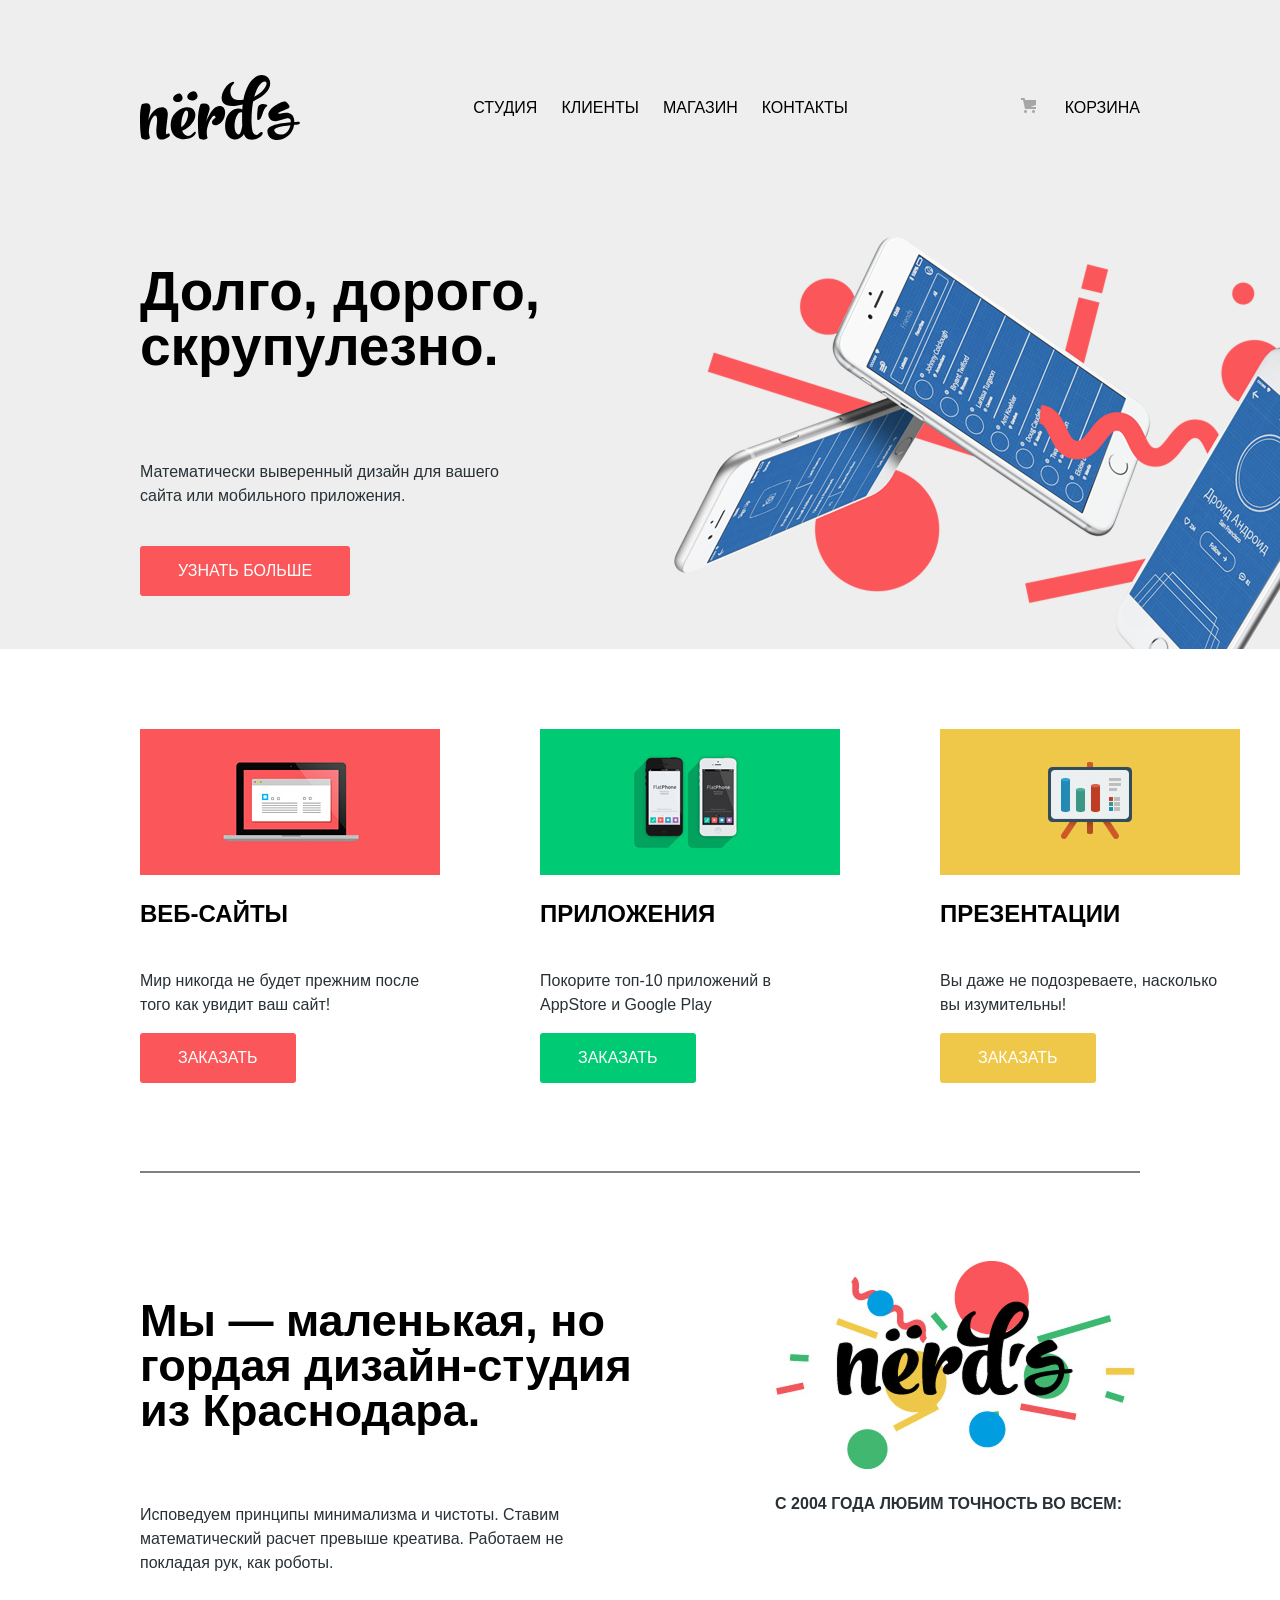
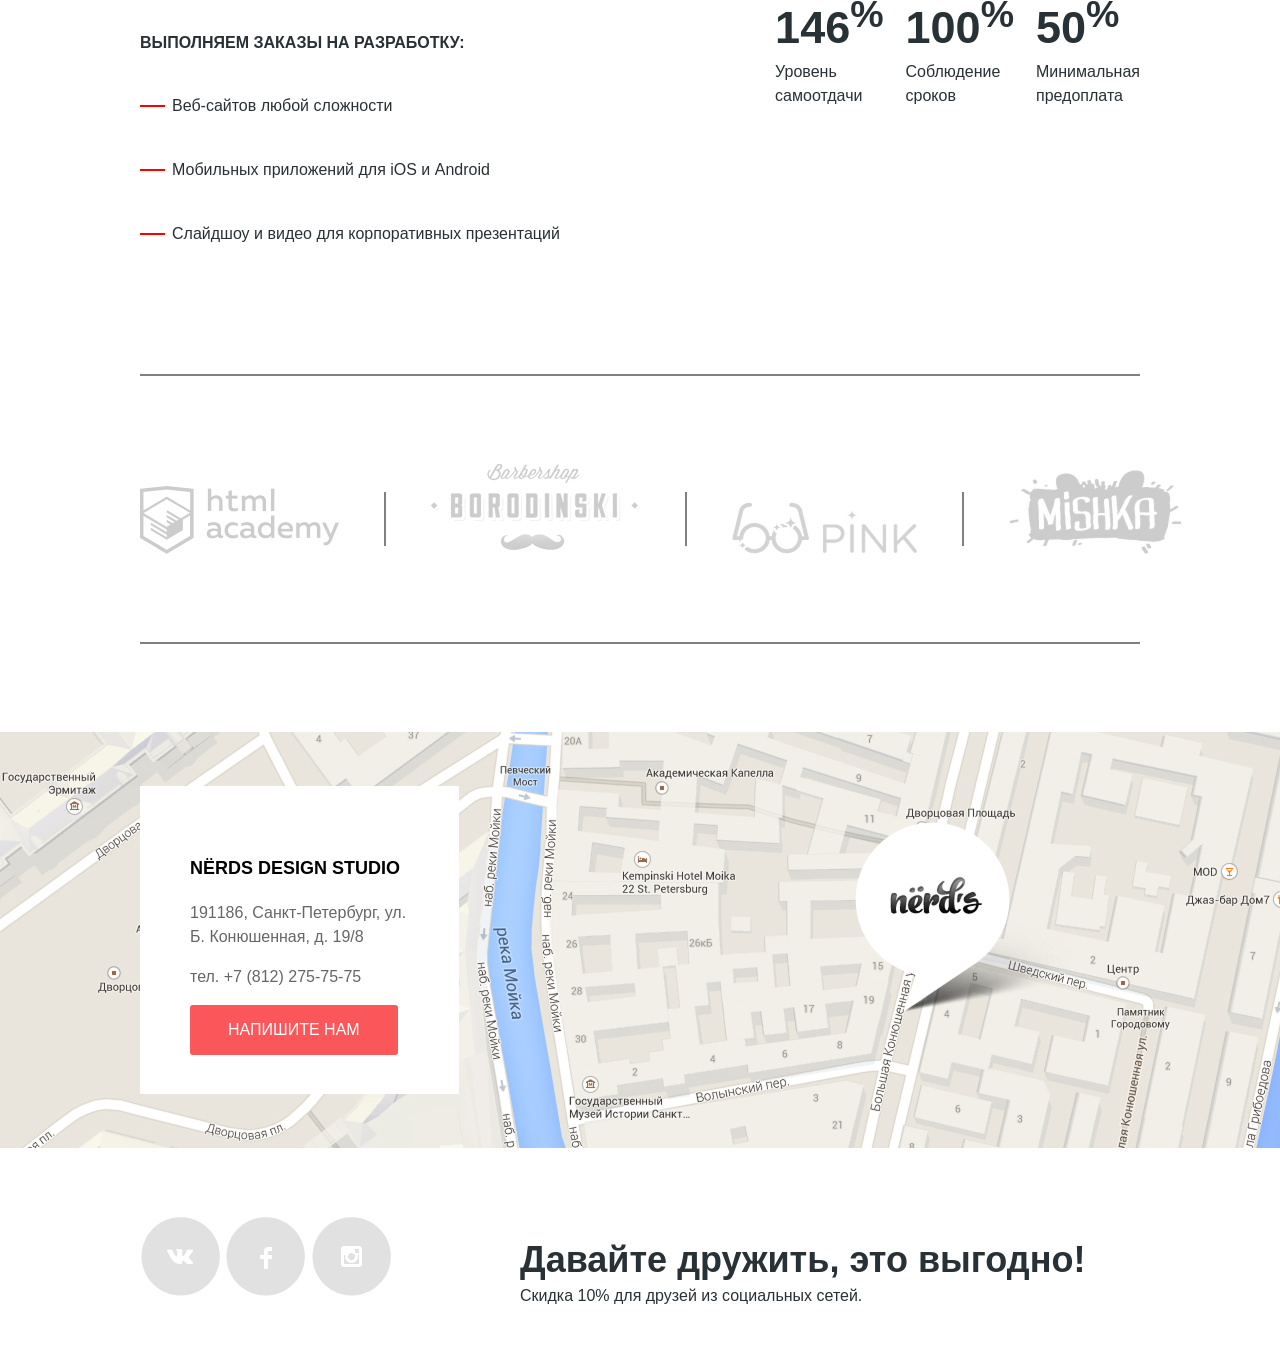
==== index.html @ 4c7ba471 "first commit" ====
<!DOCTYPE html>
<html>
  
  <head>
  <meta charset="UTF-8">
  <link rel="stylesheet" href="reset.css">
  <link rel="stylesheet" type="text/css" href="styles.css">
  <link rel="stylesheet" type="text/css" href="header.css">
  <link rel="stylesheet" type="text/css" href="main.css">
  <link rel="stylesheet" type="text/css" href="content.css">
  <link rel="stylesheet" type="text/css" href="footer.css">
  <title>less1</title>
  </head>
  <body>
    <header>
      <a href="/" class="logo"><img src="icon/nerds-logo.svg" alt="логотип"></a>
      <nav>
        <ul class="menu">
          <li><a href="#">Студия</a></li>
          <li><a href="#">Клиенты</a></li>
          <li><a href="#">Магазин</a></li>
          <li><a href="#">Контакты</a></li>
        </ul>
      </nav>
      <a href="#">
        <img src="icon/cart-icon.svg" alt="" class="cart-icon">
        <span>Корзина</span>
      </a>
      

    </header>
    <main>
      <article>
        <h1>Долго, дорого, скрупулезно.</h1>
        <p>Математически выверенный дизайн для вашего сайта или мобильного приложения.</p>
        <button class="button-all">Узнать больше</button>
      </article>
      <img src="images/nerds-index-slide1.png" alt="изображение первого слайда">
    </main>
    <section class="content">
      <section class="product">
        <article class="product-card">
          <img src="images/illustration-1 1.jpg" alt="заказ веб-сайтов">
          <h3>Веб-сайты</h3>
          <p>Мир никогда не будет прежним после того как увидит ваш сайт!</p>
          <button class="button-all">Заказать</button>
        </article>
        <article class="product-card">
          <img src="images/illustration-2 1.svg" alt="заказ приложения">
          <h3>Приложения</h3>
          <p>Покорите топ-10 приложений в AppStore и Google Play</p>
          <button class="button-all button-green">Заказать</button>
        </article>
        <article class="product-card">
          <img src="images/illustration-3 1.png" alt="заказ Презентации">
          <h3>Презентации</h3>
          <p>Вы даже не подозреваете, насколько вы изумительны!</p>
          <button class="button-all button-yellow">Заказать</button>
        </article>
      </section>
      <div><hr noshade></div>
      <section class="about">
        <article class="about-text">
          <h2>Мы — маленькая, но гордая дизайн-студия из Краснодара.</h2>
          <p>Исповедуем принципы минимализма и чистоты. Ставим математический расчет превыше креатива. Работаем не покладая рук, как роботы.</p>
          <p class="text-bold">Выполняем заказы на разработку:</p>
          <ul>
            <li>Веб-сайтов любой сложности</li>
            <li>Мобильных приложений для iOS и Android</li>
            <li>Слайдшоу и видео для корпоративных презентаций</li>
          </ul>
        </article>
        <article class="about-rating">
          <img src="images/nerds-illustration 1.png" alt="рейтинг компании">
          <p class="text-bold">с 2004 года Любим точность во всем:</p>
          <article class="about-rating-numbers">
            <p><span>146<sup>%</sup></span><br>Уровень самоотдачи</p>
            <p><span>100<sup>%</sup></span><br>Соблюдение сроков</p>
            <p><span>50<sup>%</sup></span><br>Минимальная предоплата</p>
          </article>
        </article>
      </section>
      <div><hr noshade></div>
      <div class="section-logo-bottom">
        <img src="images/Group 5.png" alt="логотип html академии">
        <div><hr noshade></div>
        <img src="images/logo-2 1.svg" alt="логотип барбершопа">
        <div><hr noshade></div>
        <img src="images/logo-3 1.png" alt="логотип глазной клиники">
        <div><hr noshade></div>
        <img src="images/logo-4 1.png" alt="логотип детского магазина">
      </div>
      <div><hr noshade></div>
    </section>
    <footer>
      <section class="footer-top">
        <article class="footer-top-text">
          <p>NЁRDS DESIGN STUDIO</p>
          <p>191186, Санкт-Петербург, ул. Б. Конюшенная, д. 19/8 </p>
          <p>тел. +7 (812) 275-75-75</p>
          <button class="button-all">Напишите нам</button>
        </article>
        <img src="images/map-marker 1.png" alt="геолокация">
      </section>
      <article class="footer-bottom">
        <div class="social-icon">
          <img src="icon/vkontakte.png" alt="">
          <img src="icon/facebook.png" alt="">
          <img src="icon/insta.png" alt="">
        </div>
        <div class="footer-bottom-text">
          <p>Давайте дружить, это выгодно!</p>
          <p>Скидка 10% для друзей из социальных сетей.</p>
        </div>
      </article>
    </footer>

  </body>
</html>
---- styles.css ----
body {
    max-width: 1920px;
    margin: 0 auto;
    background: #fff;
    font-size: 16px;
    font-family: Roboto, sans-serif;
    color: #283136;
    line-height: 24px;
}
a {
    text-decoration: none;
}
h1, h2, h3 {
    color:#000000;
    letter-spacing: 0px;
}
h1 {
    font-size: 55px;
    line-height: 55px;
}
h2 { 
    font-size: 45px;
    line-height: 45px;
}
h3 { 
    font-size: 24px;
    line-height: 30px;
    text-transform: uppercase;
}
.text-bold {
    text-transform: uppercase;
    font-weight: bold;
}
.button-all {
    background: #FB565A;
    color: #FFFFFF;
    border-radius: 3px;
    border-style: none;
    font-size: 16px;
    text-transform: uppercase;
    line-height: 18px;
    padding: 16px 38px 16px 38px;

}
.button-green {
    background: #00CA74;
}
.button-yellow {
    background: #EFC849;
}
hr {
    color: #EEEEEE;
    size: 2px;
}
---- header.css ----
header {
  display: flex;
  align-items: center; 
  justify-content: space-between;
  padding: 75px 140px 0 140px;
  background: #EEEEEE;
}
.logo {
    width: 160px;
    height: 65px;
}
.menu {
  display: flex;
  gap: 24px;
  list-style: none;
  padding: 0;
  margin: 0;
}
header a {
    color: #000;
    text-transform: uppercase;
    font-size: 16px;
    line-height: 30px;
    letter-spacing: 0;
}
.cart-icon {
    padding-right: 24px;
    width: 15px;
    height: 15px;
}
---- main.css ----
main {
    display: flex;
    padding: 78px 140px 0 140px;
    background: #EEEEEE;
}
main img {
    width: 760px;
    height: 431px;
}
main article {
    display: flex;
    flex-direction: column;
    justify-content: flex-start;
    align-items: flex-start;
    gap: 25px;
}
main h1 {
    width: 500px;
}
main p {
    width: 400px;
    margin-bottom: 13px;
}
---- content.css ----
.content {
    background: #FFFFFF;
    display: flex;
    flex-direction: column;
    padding: 80px 140px 80px 140px;
    gap: 80px;
}
.product {
     display: flex;
     justify-content: space-between;
     gap: 100px;
}
.product-card {
    display: flex;
    flex-direction: column;
    justify-content: flex-start;
    align-items: flex-start;
    max-width: 300px;
}
.about {
    display: flex;
    justify-content: space-between;
    gap: 140px;
}
.about-text {
    flex: 2;
}
.about-rating {
    flex: 1;
}

.about-text p:first-of-type {
    padding-top: 32px;
    padding-bottom: 40px;
}
.about-text ul {
    list-style: none;
    padding: 0;
    margin: 0;
    padding-top: 23px;
}
.about-text li {
    display: flex;
    align-items: center;
    gap: 7px;
    margin-bottom: 40px;
}

.about-text li::before {
    content: "";
    width: 25px;
    height: 2px;
    background: red;
    display: inline-block;
    flex-shrink: 0;
}
.about-rating-numbers {
    display: flex;
    justify-content: space-between;
    padding-top: 34px;
    gap: 22px;
}
.about-rating-numbers span {
    font-size: 45px;
    font-weight: 700;
    line-height: 64px;
}
.section-logo-bottom {
    display: flex;
    justify-content: space-between;
    align-items: baseline;
    gap: 45px;
}
.section-logo-bottom hr {
    size: 2px;
    color: #EEEEEE;
    height: 52px;
}
.section-logo-bottom img {
    max-width: 209px;
    
}
---- footer.css ----
.footer-top {
    position: relative;
    width: 100%;
    height: 416px;
    background-image: url('images/map\ 1.png');
    background-size:cover;
    overflow: hidden;
}
.footer-top img {
    position: absolute;
    padding-left: 855px;
    padding-top: 90px;
}
.footer-top-text {
    position: absolute;
    width: 319px;
    height: 308px;
    background: white;
    left: 140px;
    top: 54px;
    padding: 49px 50px;
    box-sizing: border-box;
}
.footer-top-text p{
    color: #666666;
}
.footer-top-text p:first-of-type {
    font-size: 18px;
    font-weight: 700;
    line-height: 30px;
    text-transform: Uppercase;
    color: black;
}
.footer-bottom {
    display: flex;
    height: 217px;
    padding-left: 140px;
    padding-top: 68px;
    box-sizing: border-box;
}
.social-icon {
    flex: 1;
}
.footer-bottom-text {
    flex: 2;
}
.footer-bottom-text p:first-child {
    font-size: 36px;
    font-weight: 700;
    line-height: 16px;
    margin-bottom: 0;
}
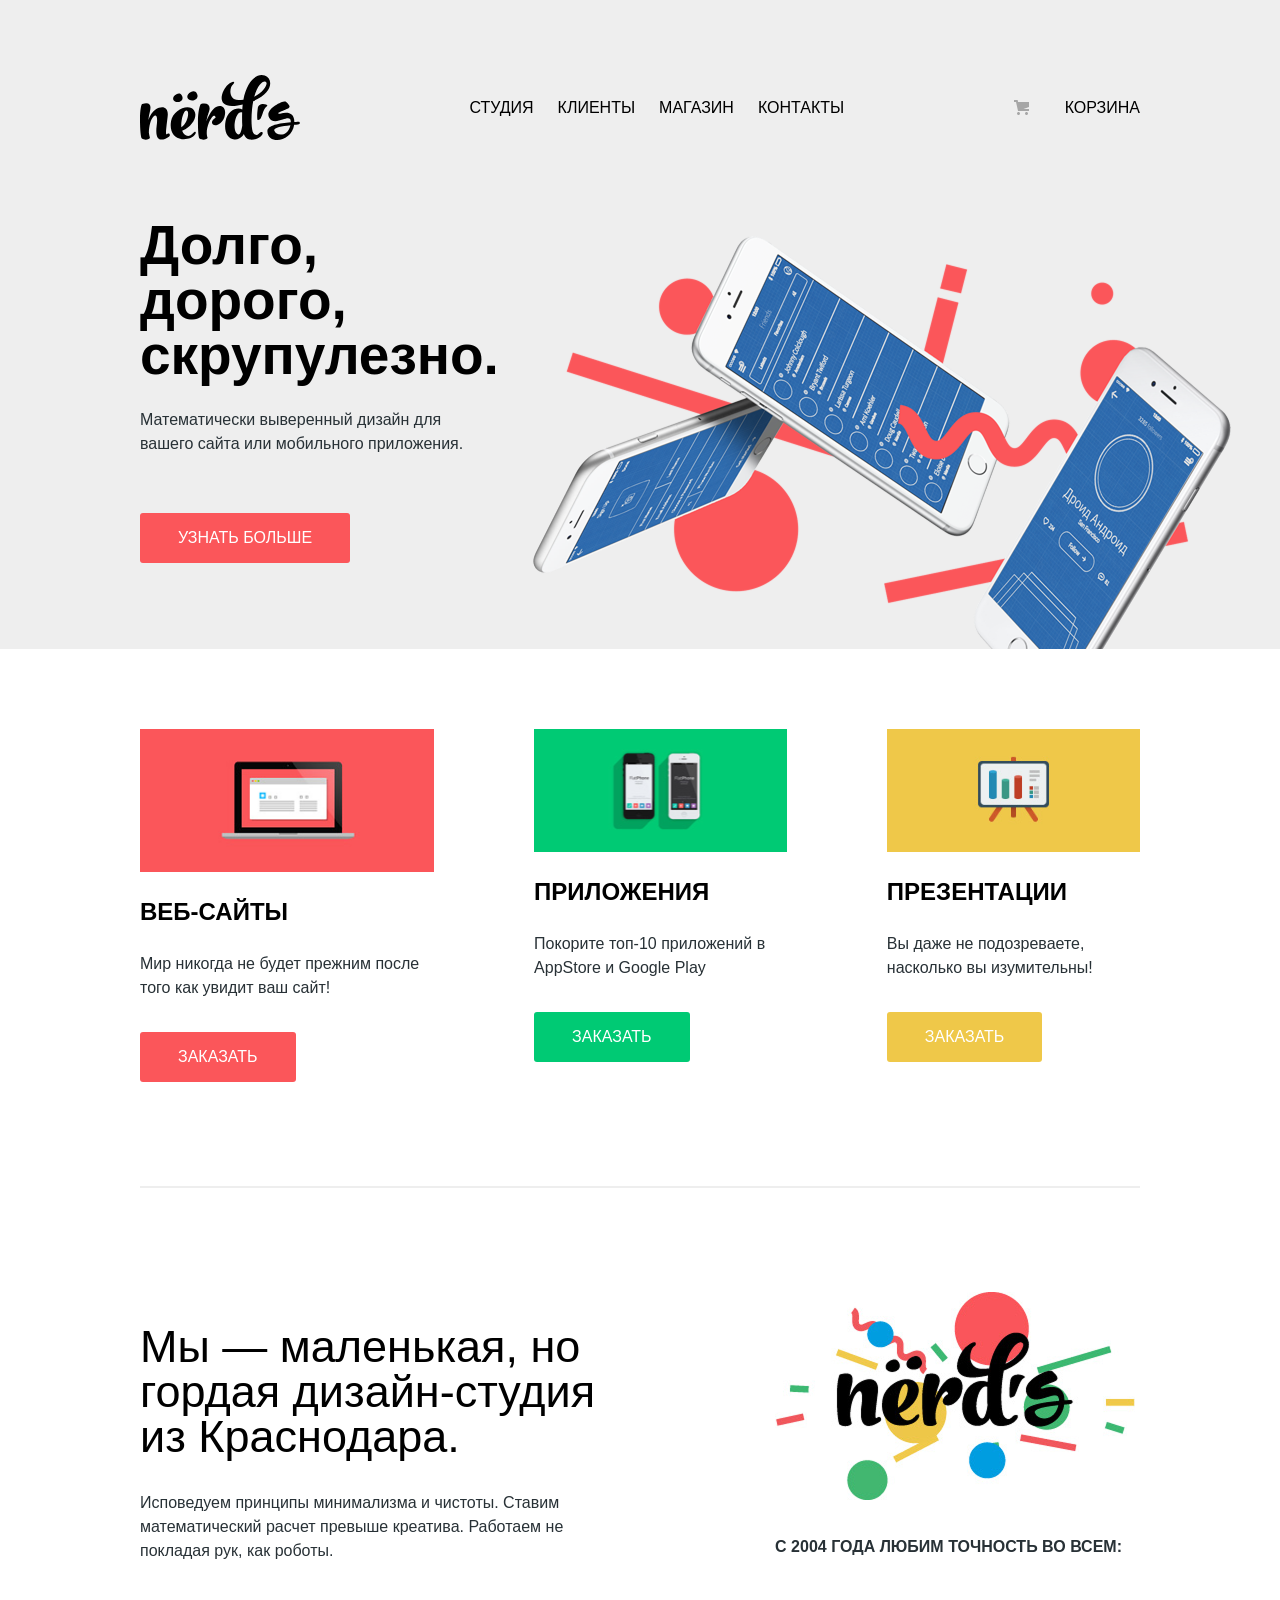
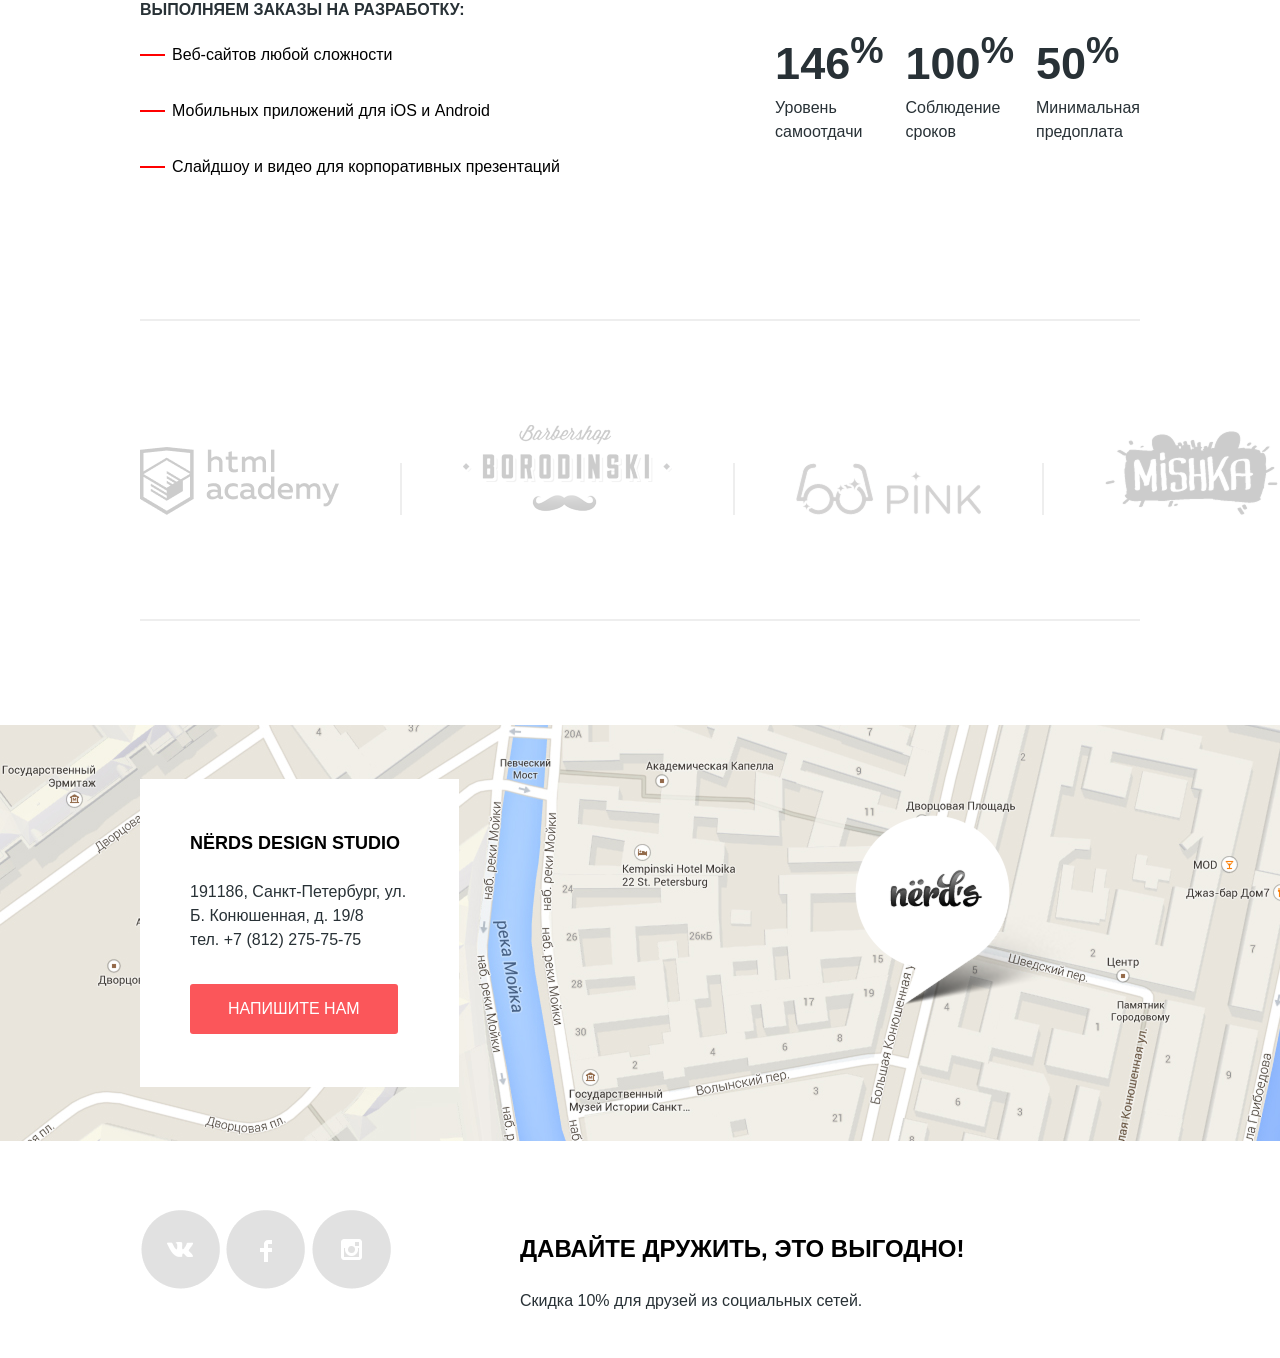
==== commit 6f067044: "Update layout, fix reset.css issues, add new images" ====
--- a/index.html
+++ b/index.html
@@ -3,13 +3,12 @@
   
   <head>
   <meta charset="UTF-8">
-  <link rel="stylesheet" href="reset.css">
-  <link rel="stylesheet" type="text/css" href="styles.css">
-  <link rel="stylesheet" type="text/css" href="header.css">
-  <link rel="stylesheet" type="text/css" href="main.css">
-  <link rel="stylesheet" type="text/css" href="content.css">
-  <link rel="stylesheet" type="text/css" href="footer.css">
-  <title>less1</title>
+  <link rel="stylesheet" type="text/css" href="css/reset.css">
+  <link rel="stylesheet" type="text/css" href="css/styles-all-pages.css">
+  <link rel="stylesheet" type="text/css" href="css/header.css">
+  <link rel="stylesheet" type="text/css" href="css/index.css">
+  <link rel="stylesheet" type="text/css" href="css/footer.css">
+  <title>Главная</title>
   </head>
   <body>
     <header>
@@ -22,85 +21,92 @@
           <li><a href="#">Контакты</a></li>
         </ul>
       </nav>
-      <a href="#">
+      <a class="cart-link" href="#">
         <img src="icon/cart-icon.svg" alt="" class="cart-icon">
         <span>Корзина</span>
       </a>
-      
+    </header>
 
-    </header>
-    <main>
-      <article>
+    <section class="first-scrin">
+      <article class="first-scrin_text">
         <h1>Долго, дорого, скрупулезно.</h1>
         <p>Математически выверенный дизайн для вашего сайта или мобильного приложения.</p>
         <button class="button-all">Узнать больше</button>
       </article>
-      <img src="images/nerds-index-slide1.png" alt="изображение первого слайда">
-    </main>
-    <section class="content">
+      <img class="main-img" src="images/nerds-index-slide1.png" alt="изображение первого слайда">
+    </section>
+    
+    <main class="content">
+      
       <section class="product">
-        <article class="product-card">
-          <img src="images/illustration-1 1.jpg" alt="заказ веб-сайтов">
+        <article class="product_card">
+          <img src="images/web-site.jpg" alt="заказ веб-сайтов">
           <h3>Веб-сайты</h3>
           <p>Мир никогда не будет прежним после того как увидит ваш сайт!</p>
           <button class="button-all">Заказать</button>
         </article>
-        <article class="product-card">
-          <img src="images/illustration-2 1.svg" alt="заказ приложения">
+        <article class="product_card">
+          <img src="images/apps.svg" alt="заказ приложения">
           <h3>Приложения</h3>
           <p>Покорите топ-10 приложений в AppStore и Google Play</p>
           <button class="button-all button-green">Заказать</button>
         </article>
-        <article class="product-card">
-          <img src="images/illustration-3 1.png" alt="заказ Презентации">
+        <article class="product_card">
+          <img src="images/presentation.png" alt="заказ Презентации">
           <h3>Презентации</h3>
           <p>Вы даже не подозреваете, насколько вы изумительны!</p>
           <button class="button-all button-yellow">Заказать</button>
         </article>
       </section>
-      <div><hr noshade></div>
+      
+      <div><hr></div>
+      
       <section class="about">
-        <article class="about-text">
+        <article class="about_text">
           <h2>Мы — маленькая, но гордая дизайн-студия из Краснодара.</h2>
           <p>Исповедуем принципы минимализма и чистоты. Ставим математический расчет превыше креатива. Работаем не покладая рук, как роботы.</p>
           <p class="text-bold">Выполняем заказы на разработку:</p>
-          <ul>
-            <li>Веб-сайтов любой сложности</li>
-            <li>Мобильных приложений для iOS и Android</li>
-            <li>Слайдшоу и видео для корпоративных презентаций</li>
+          <ul class="about_list">
+            <li class="list-text">Веб-сайтов любой сложности</li>
+            <li class="list-text">Мобильных приложений для iOS и Android</li>
+            <li class="list-text">Слайдшоу и видео для корпоративных презентаций</li>
           </ul>
         </article>
-        <article class="about-rating">
-          <img src="images/nerds-illustration 1.png" alt="рейтинг компании">
+        <article class="about_rating">
+          <img src="images/rating-compan.png" alt="рейтинг компании">
           <p class="text-bold">с 2004 года Любим точность во всем:</p>
-          <article class="about-rating-numbers">
-            <p><span>146<sup>%</sup></span><br>Уровень самоотдачи</p>
-            <p><span>100<sup>%</sup></span><br>Соблюдение сроков</p>
-            <p><span>50<sup>%</sup></span><br>Минимальная предоплата</p>
+          <article class="about_numbers">
+            <p><span class="numbers">146<sup>%</sup></span><br>Уровень самоотдачи</p>
+            <p><span class="numbers">100<sup>%</sup></span><br>Соблюдение сроков</p>
+            <p><span class="numbers">50<sup>%</sup></span><br>Минимальная предоплата</p>
           </article>
         </article>
       </section>
-      <div><hr noshade></div>
-      <div class="section-logo-bottom">
-        <img src="images/Group 5.png" alt="логотип html академии">
-        <div><hr noshade></div>
-        <img src="images/logo-2 1.svg" alt="логотип барбершопа">
-        <div><hr noshade></div>
-        <img src="images/logo-3 1.png" alt="логотип глазной клиники">
-        <div><hr noshade></div>
-        <img src="images/logo-4 1.png" alt="логотип детского магазина">
+      
+      <div><hr></div>
+      
+      <div class="worked-with">
+        <img class="img-worked" src="images/html-akademiya.png" alt="логотип html академии">
+        <div><hr class="vert-line"></div>
+        <img class="img-worked"  src="images/barbershop.svg" alt="логотип барбершопа">
+        <div><hr class="vert-line"></div>
+        <img class="img-worked"  src="images/eyes-clinic.png" alt="логотип глазной клиники">
+        <div><hr class="vert-line"></div>
+        <img class="img-worked"  src="images/kids-shop.png" alt="логотип детского магазина">
       </div>
-      <div><hr noshade></div>
-    </section>
+      
+    <div><hr></div>
+    </main>
+    
     <footer>
       <section class="footer-top">
-        <article class="footer-top-text">
-          <p>NЁRDS DESIGN STUDIO</p>
+        <article class="footer-top_text">
+          <h4>NЁRDS Design Studio</h4>
           <p>191186, Санкт-Петербург, ул. Б. Конюшенная, д. 19/8 </p>
           <p>тел. +7 (812) 275-75-75</p>
           <button class="button-all">Напишите нам</button>
         </article>
-        <img src="images/map-marker 1.png" alt="геолокация">
+        <img src="images/map-marker.png" alt="геолокация">
       </section>
       <article class="footer-bottom">
         <div class="social-icon">
@@ -108,8 +114,8 @@
           <img src="icon/facebook.png" alt="">
           <img src="icon/insta.png" alt="">
         </div>
-        <div class="footer-bottom-text">
-          <p>Давайте дружить, это выгодно!</p>
+        <div class="footer-bottom_text">
+          <h3>Давайте дружить, это выгодно!</h3>
           <p>Скидка 10% для друзей из социальных сетей.</p>
         </div>
       </article>
--- a/css/styles-all-pages.css
+++ b/css/styles-all-pages.css
@@ -0,0 +1,70 @@
+body {
+    max-width: 1920px;
+    margin: 0 auto;
+    background: #fff;
+    font-family: Roboto, sans-serif;
+}
+a {
+    text-decoration: none;
+}
+h1, h2, h3 {
+    color:#000000;
+    letter-spacing: 0px;
+}
+h1 {
+    font-size: 55px;
+    line-height: 55px;
+    font-weight: 600;
+}
+h2 { 
+    font-size: 45px;
+    line-height: 45px;
+    font-weight: 500;
+    margin-top: 32px;
+    margin-bottom: 32px;
+}
+h3 { 
+    font-size: 24px;
+    line-height: 30px;
+    font-weight: bold;
+    text-transform: uppercase;
+    margin-top: 25px;
+    margin-bottom: 25px;
+}
+h4 {
+    font-size: 18px;
+    font-weight: 700;
+    text-transform: uppercase;
+    line-height: 30px;
+    margin-bottom: 22px;
+}
+p {
+    font-size: 16px;
+    font-weight: 400;
+    line-height: 24px;
+    color: #283136;
+    }
+.text-bold {
+    text-transform: uppercase;
+    font-weight: bold;
+    margin-top: 35px;
+    margin-bottom: 25px;
+}
+.button-all {
+    background: #FB565A;
+    color: #FFFFFF;
+    border-radius: 3px;
+    border-style: none;
+    font-size: 16px;
+    text-transform: uppercase;
+    line-height: 18px;
+    padding: 16px 38px 16px 38px;
+    margin-top: 32px;
+}
+
+.button-green {
+    background: #00CA74;
+}
+.button-yellow {
+    background: #EFC849;
+}
--- a/css/header.css
+++ b/css/header.css
@@ -0,0 +1,37 @@
+header {
+  display: flex;
+  align-items: center; 
+  justify-content: space-between;
+  padding: 75px 140px 0 140px;
+  background: #EEEEEE;
+}
+.logo {
+    width: 160px;
+    height: 65px;
+}
+.menu {
+  display: flex;
+  gap: 24px;
+  list-style: none;
+  padding: 0;
+  margin: 0;
+}
+header a {
+    color: #000;
+    text-transform: uppercase;
+    font-size: 16px;
+    line-height: 30px;
+    letter-spacing: 0;
+}
+.cart-link {
+  display: flex;
+  align-items: center;
+  gap: 12px;
+}
+.cart-icon {
+  display: inline-block;  
+  width: 15px;
+  height: 15px;
+  margin-right: 24px;     
+  flex-shrink: 0; 
+}
--- a/css/index.css
+++ b/css/index.css
@@ -0,0 +1,103 @@
+/*Перший екран*/
+.first-scrin {
+    display: flex;
+    padding: 78px 140px 0 140px;
+    background: #EEEEEE;
+}
+.main-img {
+    width: 760px;
+    height: 431px;
+}
+.first-scrin_text {
+    display: flex;
+    flex-direction: column;
+    justify-content: flex-start;
+    align-items: flex-start;
+    gap: 25px;
+}
+
+.content {
+    background: #FFFFFF;
+    display: flex;
+    flex-direction: column;
+    padding: 80px 140px 80px 140px;
+    gap: 80px;
+}
+.product {
+     display: flex;
+     justify-content: space-between;
+     gap: 100px;
+}
+.product_card {
+    display: flex;
+    flex-direction: column;
+    justify-content: flex-start;
+    align-items: flex-start;
+    max-width: 300px;
+}
+.about {
+    display: flex;
+    justify-content: space-between;
+    gap: 140px;
+}
+.about_text {
+    flex: 2;
+}
+.about_rating {
+    flex: 1;
+}
+
+.about_list {
+    list-style: none;
+    padding: 0;
+    margin: 0;
+}
+.list-text {
+    display: flex;
+    align-items: center;
+    gap: 7px;
+    margin-bottom: 40px;
+}
+
+.list-text::before {
+    content: "";
+    width: 25px;
+    height: 2px;
+    background: red;
+    display: inline-block;
+    flex-shrink: 0;
+}
+.about_numbers {
+    display: flex;
+    justify-content: space-between;
+    padding-top: 34px;
+    gap: 22px;
+}
+.numbers {
+    font-size: 45px;
+    font-weight: 700;
+    line-height: 64px;
+}
+.worked-with {
+    display: flex;
+    justify-content: space-between;
+    align-items: baseline;
+    gap: 45px;
+}
+.vert-line {
+  width: 2px;
+  height: 52px;
+  background: #EEEEEE;
+  border: none;
+  margin: 0 16px;
+}
+hr {
+  border: none;
+  height: 2px;
+  background-color: #EEEEEE;
+  margin: 24px 0;
+}
+.img-worked  {
+    max-width: 209px;
+    
+}
--- a/css/footer.css
+++ b/css/footer.css
@@ -0,0 +1,39 @@
+.footer-top {
+    position: relative;
+    width: 100%;
+    height: 416px;
+    background-image: url('../images/map-footer.png');
+    background-size:cover;
+    overflow: hidden;
+}
+.footer-top img {
+    position: absolute;
+    left: 855px;
+    top: 90px;
+}
+.footer-top_text {
+    position: absolute;
+    width: 319px;
+    height: 308px;
+    background: white;
+    left: 140px;
+    top: 54px;
+    padding: 49px 50px;
+    box-sizing: border-box;
+}
+
+.footer-bottom {
+    display: flex;
+    height: 217px;
+    padding-left: 140px;
+    padding-top: 68px;
+    box-sizing: border-box;
+}
+.social-icon {
+    flex: 1;
+}
+.footer-bottom_text {
+    flex: 2;
+}
+
+
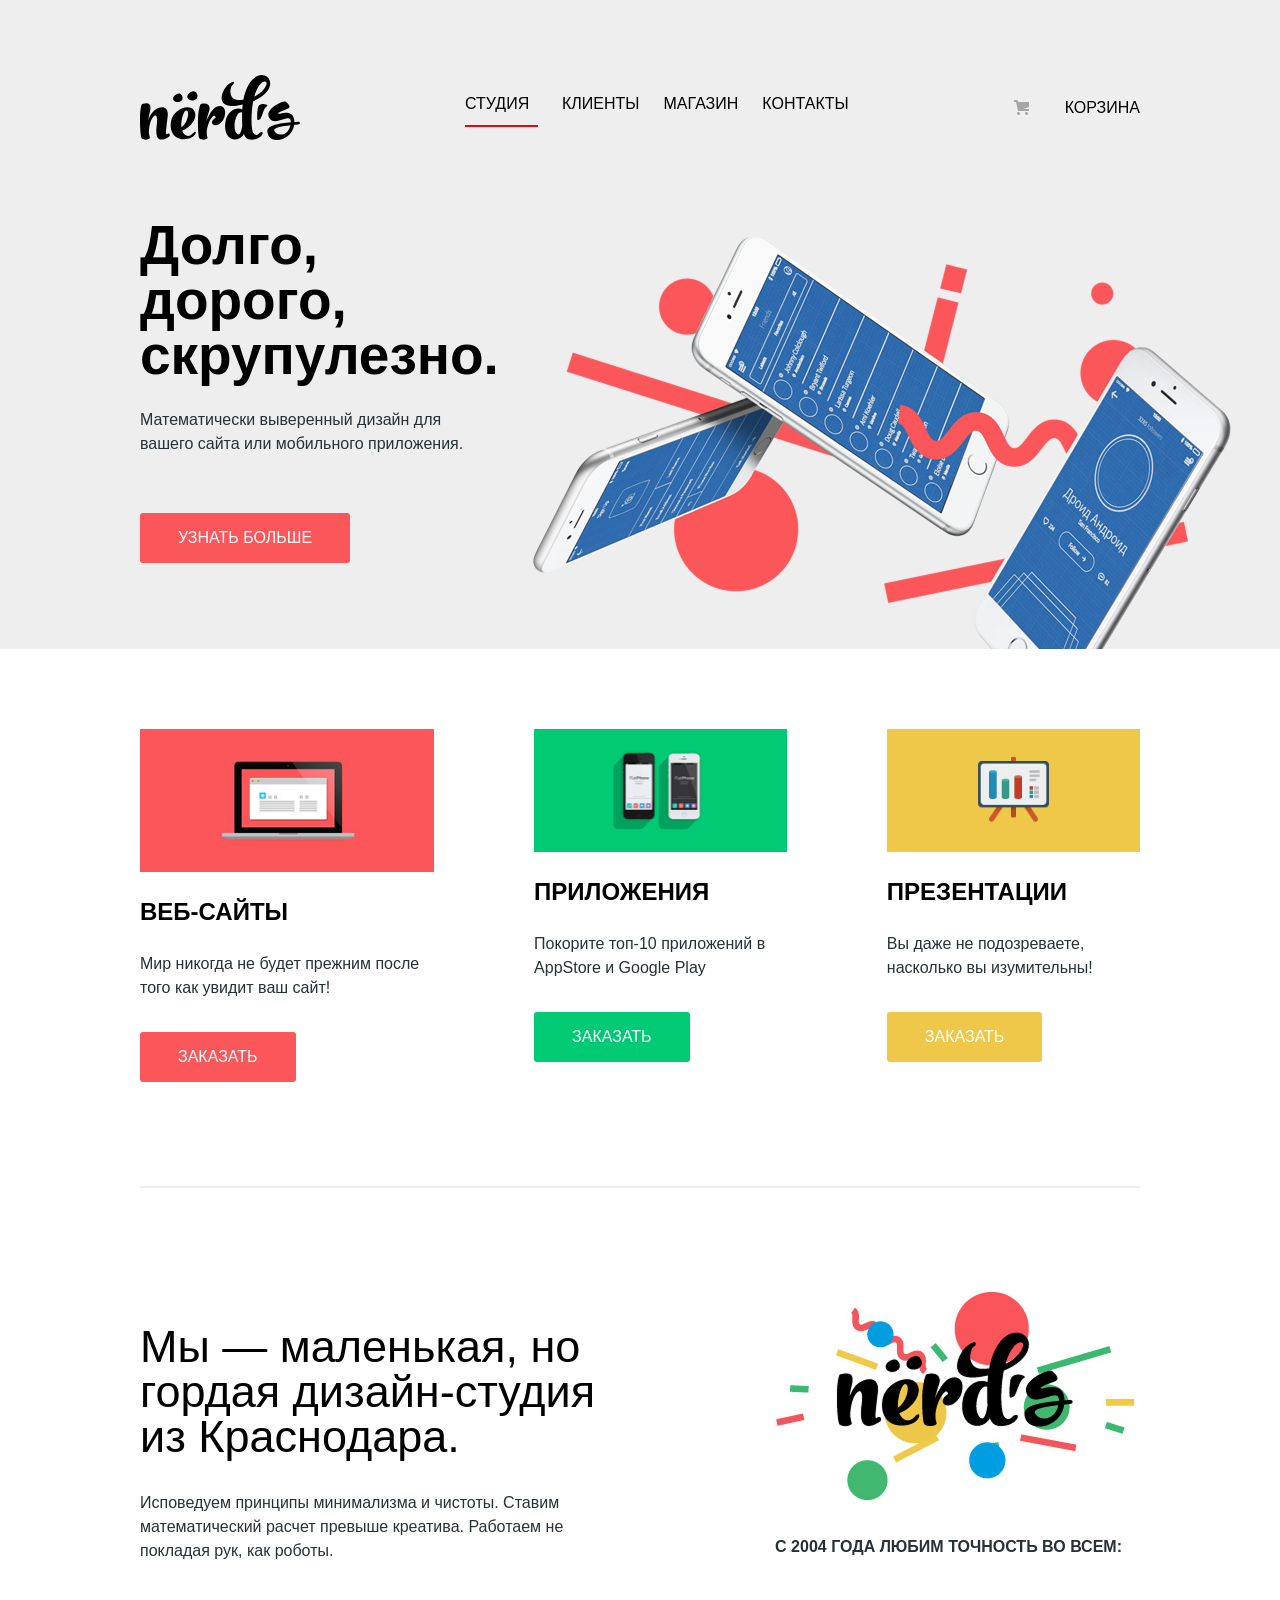
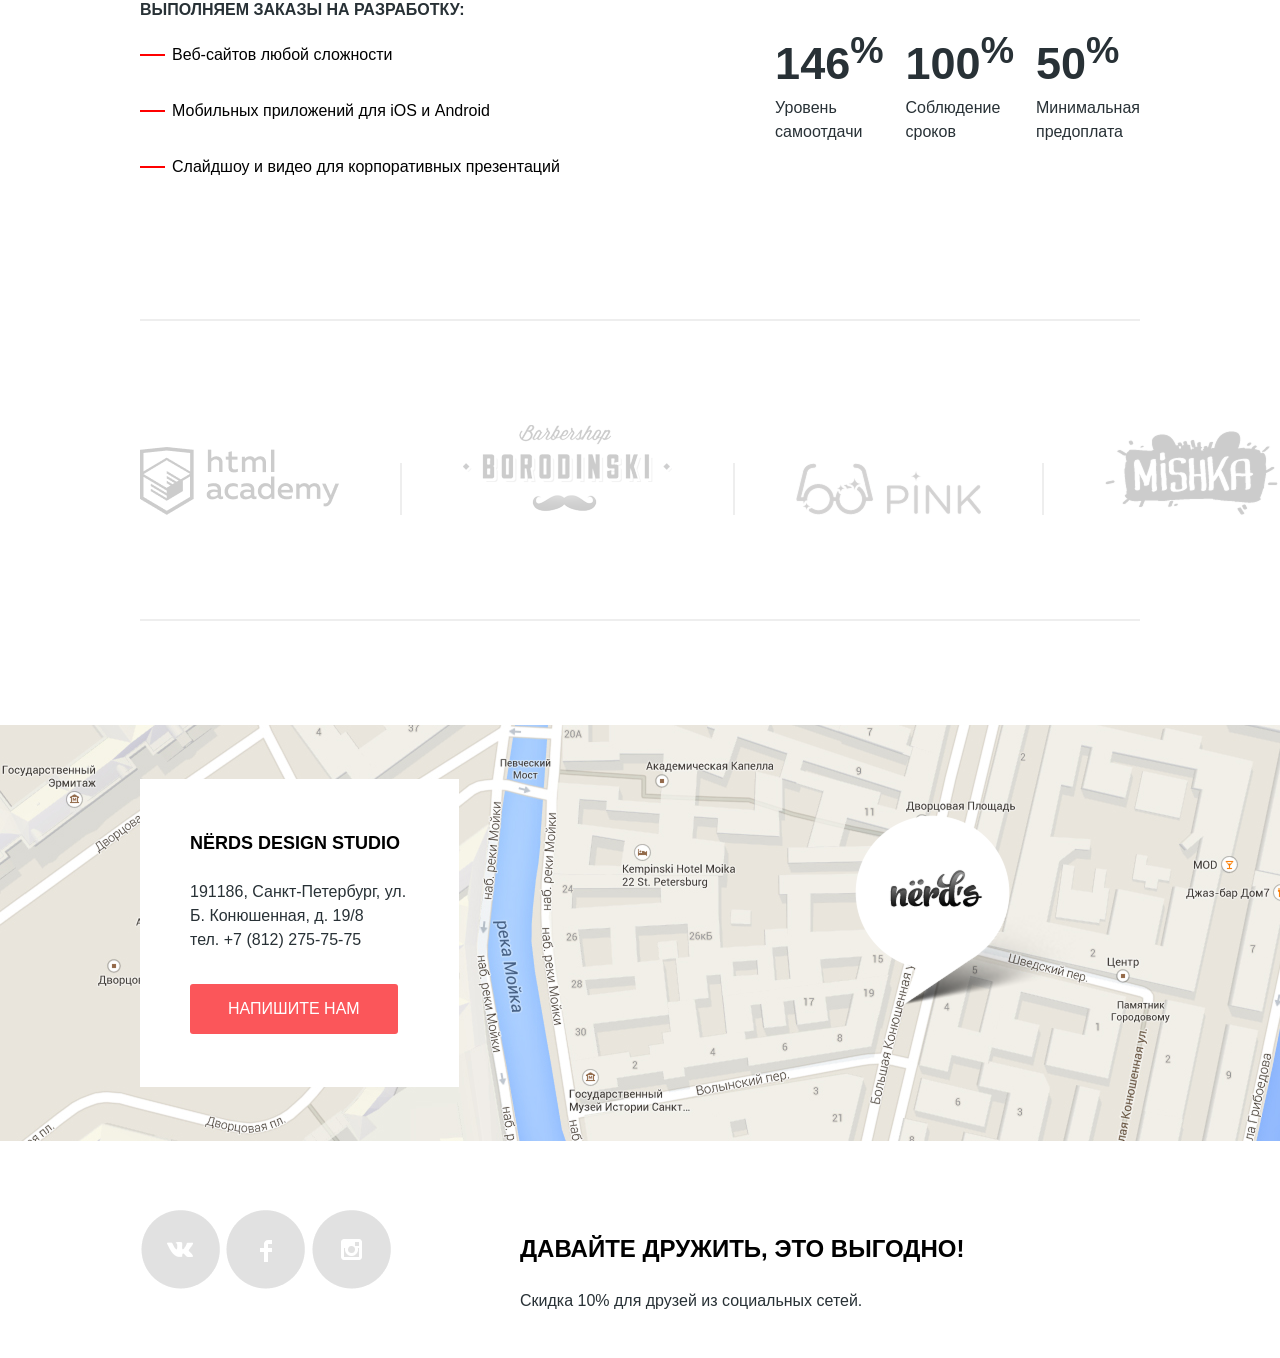
==== commit a49d9060: "Доробила сторінку Каталог" ====
--- a/index.html
+++ b/index.html
@@ -12,12 +12,12 @@
   </head>
   <body>
     <header>
-      <a href="/" class="logo"><img src="icon/nerds-logo.svg" alt="логотип"></a>
+      <a href="index.html" class="logo"><img src="icon/nerds-logo.svg" alt="логотип"></a>
       <nav>
         <ul class="menu">
-          <li><a href="#">Студия</a></li>
+          <li class="menu-chek"><a href="index.html">Студия</a></li>
           <li><a href="#">Клиенты</a></li>
-          <li><a href="#">Магазин</a></li>
+          <li><a href="catalog.html">Магазин</a></li>
           <li><a href="#">Контакты</a></li>
         </ul>
       </nav>
@@ -36,7 +36,7 @@
       <img class="main-img" src="images/nerds-index-slide1.png" alt="изображение первого слайда">
     </section>
     
-    <main class="content">
+    <main class="content-index">
       
       <section class="product">
         <article class="product_card">
--- a/css/styles-all-pages.css
+++ b/css/styles-all-pages.css
@@ -3,6 +3,15 @@
     margin: 0 auto;
     background: #fff;
     font-family: Roboto, sans-serif;
+}
+.menu-chek::after{
+    content: "";
+    width: 73px;
+    height: 2px;
+    background: red;
+    display: block;
+    flex-shrink: 0;
+    margin: 6px auto 0;
 }
 a {
     text-decoration: none;
@@ -68,3 +77,8 @@
 .button-yellow {
     background: #EFC849;
 }
+.button-grey {
+    background: #EEEEEE;
+    color: #000000;
+    width: 260px;
+}
--- a/css/index.css
+++ b/css/index.css
@@ -16,7 +16,7 @@
     gap: 25px;
 }
 
-.content {
+.content-index {
     background: #FFFFFF;
     display: flex;
     flex-direction: column;
